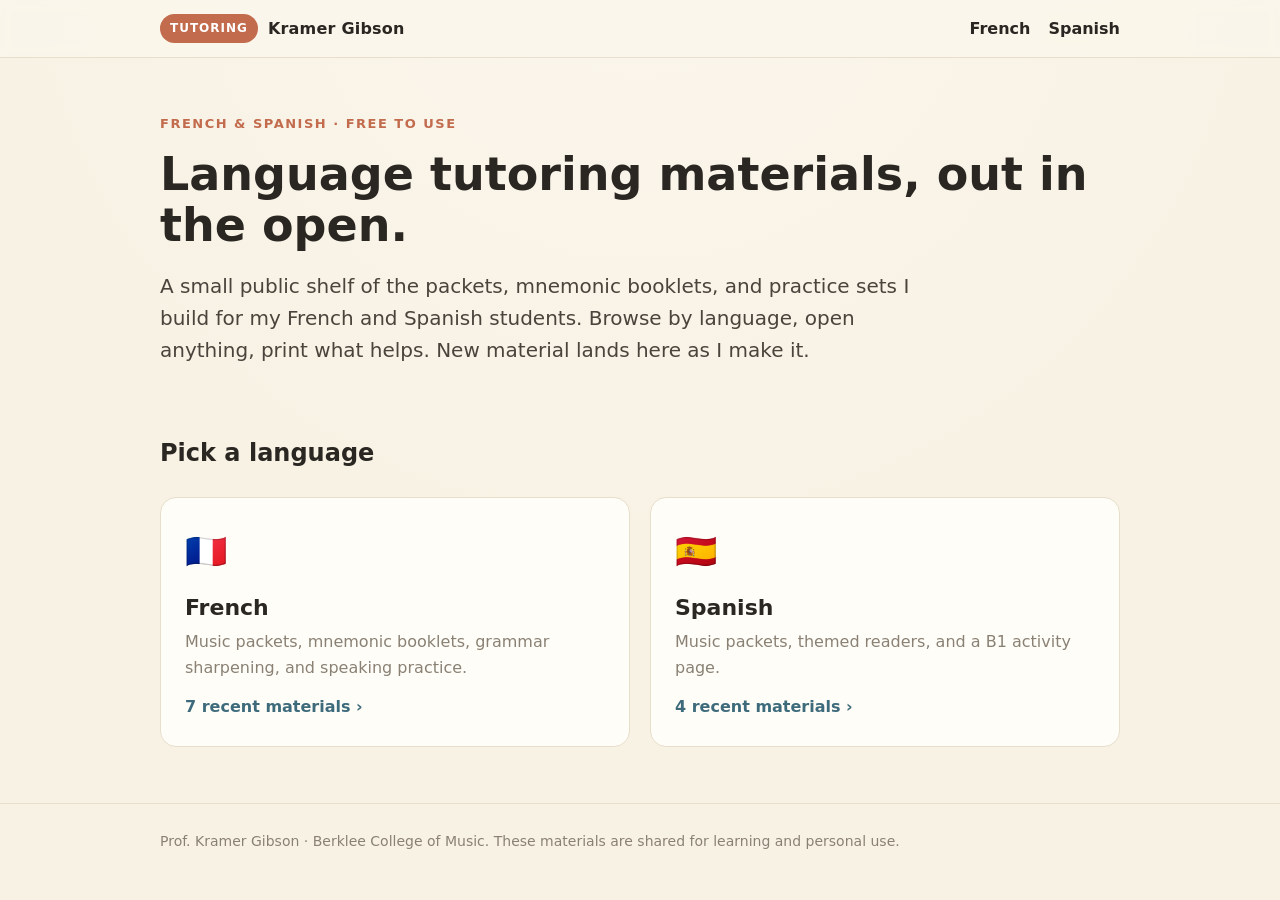
==== index.html @ 0dbc55dc "Tutoring site: French and Spanish materials (last 6 weeks)" ====
<!DOCTYPE html>
<html lang="en">
<head>
<meta charset="utf-8" />
<meta name="viewport" content="width=device-width, initial-scale=1.0" />
<title>Language Tutoring with Kramer Gibson</title>
<meta name="description" content="Free French and Spanish tutoring materials from Kramer Gibson: packets, mnemonic booklets, and practice sets." />
<link rel="stylesheet" href="assets/css/site.css" />
</head>
<body>

<nav class="nav">
  <div class="nav-inner">
    <a class="brand" href="index.html"><span class="badge">Tutoring</span> Kramer Gibson</a>
    <div class="nav-links">
      <a href="french.html">French</a>
      <a href="spanish.html">Spanish</a>
    </div>
  </div>
</nav>

<header class="hero">
  <div class="wrap">
    <div class="eyebrow">French &amp; Spanish &middot; Free to use</div>
    <h1>Language tutoring materials, out in the open.</h1>
    <p class="lede">
      A small public shelf of the packets, mnemonic booklets, and practice sets I build for my French and Spanish students. Browse by language, open anything, print what helps. New material lands here as I make it.
    </p>
  </div>
</header>

<section class="section">
  <div class="wrap">
    <h2>Pick a language</h2>
    <div class="pick">
      <a href="french.html">
        <div class="flag">🇫🇷</div>
        <h3>French</h3>
        <p>Music packets, mnemonic booklets, grammar sharpening, and speaking practice.</p>
        <span class="count">7 recent materials &rsaquo;</span>
      </a>
      <a href="spanish.html">
        <div class="flag">🇪🇸</div>
        <h3>Spanish</h3>
        <p>Music packets, themed readers, and a B1 activity page.</p>
        <span class="count">4 recent materials &rsaquo;</span>
      </a>
    </div>
  </div>
</section>

<footer class="foot">
  <div class="wrap">
    Prof. Kramer Gibson &middot; Berklee College of Music. These materials are shared for learning and personal use.
  </div>
</footer>

</body>
</html>
---- assets/css/site.css ----
:root {
  --cream: #F8F2E5;
  --cream-2: #FBF6EC;
  --ink: #2A2622;
  --muted: #8A8175;
  --terracotta: #C26B4D;
  --saffron: #D9A441;
  --sage: #7A8C6F;
  --ocean: #3E6B7C;
  --card: #FFFDF7;
  --line: #E7DECB;
}

* { box-sizing: border-box; }

html, body { margin: 0; }

body {
  font-family: -apple-system, "Segoe UI", system-ui, "Helvetica Neue", sans-serif;
  background: radial-gradient(circle at 50% -10%, var(--cream-2) 0%, var(--cream) 55%);
  color: var(--ink);
  line-height: 1.6;
  min-height: 100vh;
  -webkit-font-smoothing: antialiased;
}

a { color: var(--ocean); text-decoration: none; }
a:hover { text-decoration: underline; }

.wrap {
  width: min(960px, 92vw);
  margin: 0 auto;
}

/* Nav */
.nav {
  border-bottom: 1px solid var(--line);
  background: rgba(251, 246, 236, 0.85);
  backdrop-filter: saturate(120%) blur(6px);
  position: sticky;
  top: 0;
  z-index: 10;
}
.nav-inner {
  width: min(960px, 92vw);
  margin: 0 auto;
  display: flex;
  align-items: center;
  justify-content: space-between;
  padding: 14px 0;
  gap: 16px;
  flex-wrap: wrap;
}
.brand {
  color: var(--ink);
  font-weight: 700;
  letter-spacing: 0.2px;
  display: flex;
  align-items: center;
  gap: 10px;
}
.brand:hover { text-decoration: none; }
.badge {
  background: var(--terracotta);
  color: #fff;
  font-size: 12px;
  letter-spacing: 1px;
  text-transform: uppercase;
  padding: 5px 10px;
  border-radius: 999px;
}
.nav-links { display: flex; gap: 18px; }
.nav-links a { color: var(--ink); font-weight: 600; }

/* Hero */
.hero { padding: 56px 0 22px; }
.eyebrow {
  color: var(--terracotta);
  font-size: 13px;
  letter-spacing: 1.5px;
  text-transform: uppercase;
  font-weight: 700;
  margin-bottom: 14px;
}
.hero h1 {
  font-size: clamp(30px, 5vw, 46px);
  line-height: 1.1;
  margin: 0 0 16px;
}
.lede {
  font-size: clamp(17px, 2.2vw, 20px);
  color: #4a443c;
  max-width: 62ch;
}

/* Sections */
.section { padding: 26px 0 8px; }
.section h2 {
  font-size: 24px;
  margin: 0 0 6px;
}
.section .note { color: var(--muted); margin: 0 0 22px; font-size: 15px; }

/* Language picker cards on the landing page */
.pick {
  display: grid;
  grid-template-columns: 1fr 1fr;
  gap: 20px;
  margin-top: 24px;
}
@media (max-width: 640px) { .pick { grid-template-columns: 1fr; } }
.pick a {
  display: block;
  background: var(--card);
  border: 1px solid var(--line);
  border-radius: 16px;
  padding: 26px 24px;
  transition: transform 0.12s ease, box-shadow 0.12s ease;
}
.pick a:hover {
  text-decoration: none;
  transform: translateY(-3px);
  box-shadow: 0 14px 30px rgba(42, 38, 34, 0.10);
}
.pick .flag { font-size: 34px; }
.pick h3 { margin: 12px 0 4px; font-size: 22px; color: var(--ink); }
.pick p { margin: 0; color: var(--muted); }
.pick .count {
  display: inline-block;
  margin-top: 14px;
  color: var(--ocean);
  font-weight: 700;
}

/* File list */
.files { display: grid; gap: 14px; margin-top: 8px; }
.file {
  display: flex;
  align-items: flex-start;
  gap: 16px;
  background: var(--card);
  border: 1px solid var(--line);
  border-radius: 14px;
  padding: 18px 20px;
  transition: transform 0.12s ease, box-shadow 0.12s ease;
}
.file:hover {
  text-decoration: none;
  transform: translateY(-2px);
  box-shadow: 0 12px 26px rgba(42, 38, 34, 0.09);
}
.file .kind {
  flex: 0 0 auto;
  font-size: 11px;
  letter-spacing: 1px;
  text-transform: uppercase;
  font-weight: 700;
  color: #fff;
  background: var(--sage);
  padding: 5px 9px;
  border-radius: 8px;
  margin-top: 3px;
}
.file .kind.es { background: var(--saffron); color: var(--ink); }
.file .kind.fr { background: var(--ocean); }
.file .body { flex: 1 1 auto; }
.file h3 { margin: 0 0 4px; font-size: 18px; color: var(--ink); }
.file p { margin: 0; color: #57514a; font-size: 15px; }
.file .meta { color: var(--muted); font-size: 13px; margin-top: 8px; }
.file .go { color: var(--ocean); font-weight: 700; white-space: nowrap; align-self: center; }

/* Footer */
.foot {
  border-top: 1px solid var(--line);
  margin-top: 48px;
  padding: 26px 0 40px;
  color: var(--muted);
  font-size: 14px;
}

.back { display: inline-block; margin-top: 8px; color: var(--muted); font-weight: 600; }
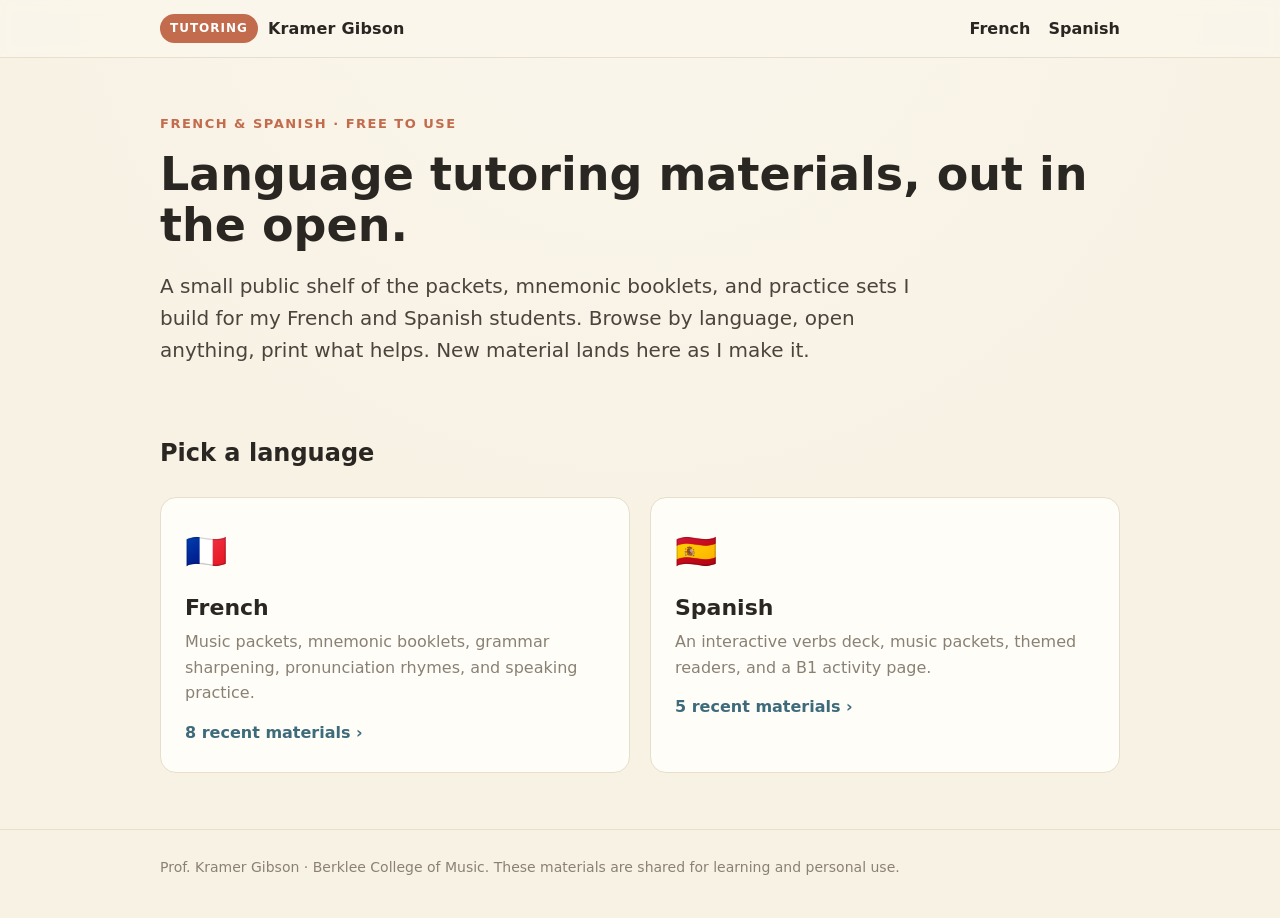
==== commit ef487f25: "Add interactive Top-30 Verbs deck (Spanish) and Rimes Rigolotes pptx (French)" ====
--- a/index.html
+++ b/index.html
@@ -36,14 +36,14 @@
       <a href="french.html">
         <div class="flag">🇫🇷</div>
         <h3>French</h3>
-        <p>Music packets, mnemonic booklets, grammar sharpening, and speaking practice.</p>
-        <span class="count">7 recent materials &rsaquo;</span>
+        <p>Music packets, mnemonic booklets, grammar sharpening, pronunciation rhymes, and speaking practice.</p>
+        <span class="count">8 recent materials &rsaquo;</span>
       </a>
       <a href="spanish.html">
         <div class="flag">🇪🇸</div>
         <h3>Spanish</h3>
-        <p>Music packets, themed readers, and a B1 activity page.</p>
-        <span class="count">4 recent materials &rsaquo;</span>
+        <p>An interactive verbs deck, music packets, themed readers, and a B1 activity page.</p>
+        <span class="count">5 recent materials &rsaquo;</span>
       </a>
     </div>
   </div>
